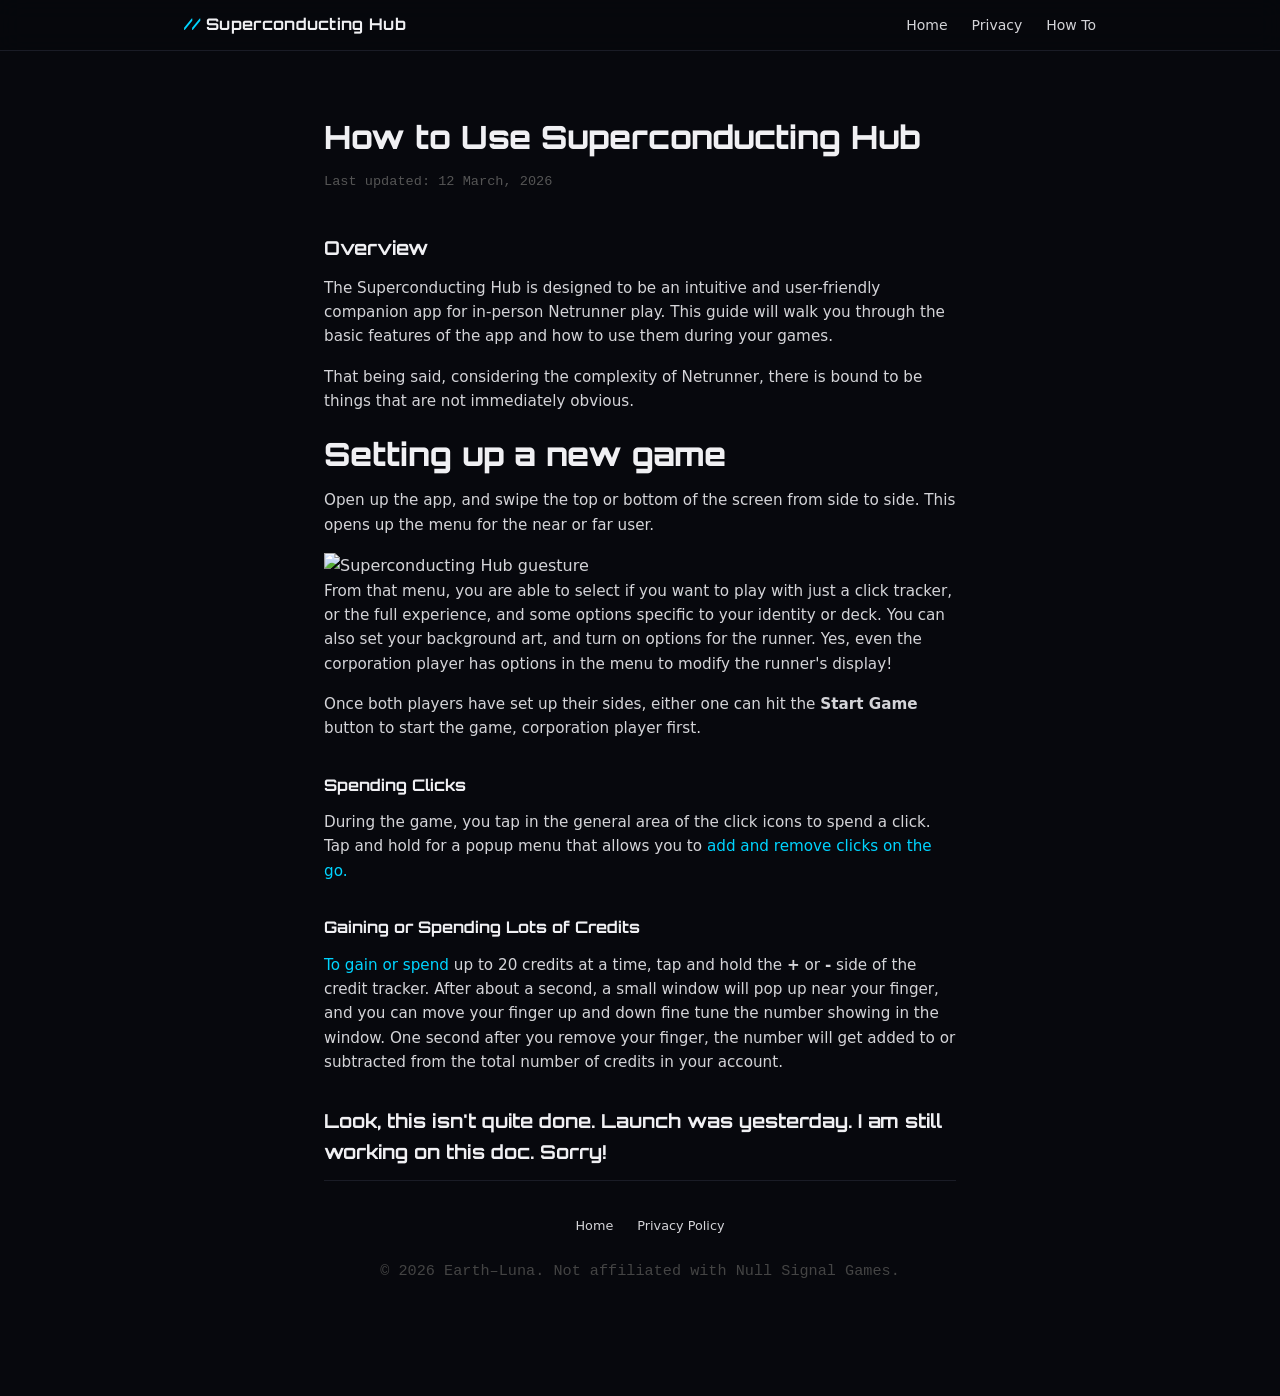
==== howto.html @ c514be65 "We are live! Added the url, and started on the how to doc." ====
<!doctype html>
<html lang="en">
  <head>
    <meta charset="utf-8" />
    <meta name="viewport" content="width=device-width, initial-scale=1" />
    <title>Superconducting Hub -  How to use</title>
    <meta
      name="description"
      content="How to use Superconducting Hub."
    />
    <link rel="stylesheet" href="style.css" />
  </head>
  <body>
    <div class="grid-bg" aria-hidden="true"></div>

    <!-- ── Nav ──────────────────────────────────────── -->
    <nav class="site-nav">
      <div class="nav-inner">
        <a href="/" class="nav-brand"><span>//</span> Superconducting Hub</a>
        <ul class="nav-links">
          <li><a href="/">Home</a></li>
          <li><a href="privacy.html">Privacy</a></li>
          <li><a href="howto.html">How To</a></li>
        </ul>
      </div>
    </nav>

    <main class="legal"> <!--reusing legal due to laziness -->
      <h1>How to Use Superconducting Hub</h1>
      <p class="last-updated">Last updated: 12 March, 2026</p>

      <h2>Overview</h2>
      <p>
        The Superconducting Hub is designed to be an intuitive and user-friendly companion app for in-person Netrunner play. This guide will walk you through the basic features of the app and how to use them during your games.
      </p>
      <p>
        That being said, considering the complexity of Netrunner, there is bound to be things that are not immediately obvious.
      </p>

      <h1>Setting up a new game</h1>
      <p>
        Open up the app, and swipe the top or bottom of the screen from side to side. This opens up the menu for the near or far user.
      </p>
        <img 
          class="howto"
          src="./howto1.png"
          alt="Superconducting Hub guesture"
          </img>
      <p>
        From that menu, you are able to select if you want to play with just a click tracker, or the full experience, and some options specific to your identity or deck. You can also set your background art, and turn on options for the runner. Yes, even the corporation player has options in the menu to modify the runner's display!
      </p>
      <p>
        Once both players have set up their sides, either one can hit the <strong>Start Game</strong> button to start the game, corporation player first.
      </p>
      <h3>Spending Clicks</h3>
      <p>
        During the game, you tap in the general area of the click icons to spend a click. Tap and hold for a popup menu that allows you to <a href="https://netrunnerdb.com/en/card/33003" target="_blank"> add and remove clicks on the go.</a>
      </p>
      <h3>Gaining or Spending Lots of Credits</h3>
      <p>
        <a href="https://netrunnerdb.com/en/card/35065">To gain or spend</a> up to 20 credits at a time, tap and hold the <strong>+</strong> or <strong>-</strong> side of the credit tracker. After about a second, a small window will pop up near your finger, and you can move your finger up and down fine tune the number showing in the window. One second after you remove your finger, the number will get added to or subtracted from the total number of credits in your account.
      </p>

      <h2>Look, this isn't quite done. Launch was yesterday. I am still working on this doc. Sorry!</h2>

    <!-- ── Footer ───────────────────────────────────── -->
    <footer class="site-footer">
      <div class="footer-inner">
        <ul class="footer-links">
          <li><a href="/">Home</a></li>
          <li><a href="privacy.html">Privacy Policy</a></li>
        </ul>
        <p class="footer-credit">
          &copy; 2026 Earth&ndash;Luna. Not affiliated with Null Signal Games.
        </p>
      </div>
    </footer>
  </body>
</html>
---- style.css ----
@import url("https://fonts.googleapis.com/css2?family=Orbitron:wght@400;500;600;700;800;900&display=swap");

/* ── Reset & Base ─────────────────────────────────────── */
*,
*::before,
*::after {
  margin: 0;
  padding: 0;
  box-sizing: border-box;
}

:root {
  --bg: #07080d;
  --bg-card: #0e1018;
  --bg-nav: rgba(7, 8, 13, 0.85);
  --text: #d4d4d8;
  --text-bright: #f0f0f3;
  --accent: #00d4ff;
  --accent-dim: #007a94;
  --accent-glow: rgba(0, 212, 255, 0.15);
  --accent-warm: #ff6b4a;
  --border: #1a1c26;
  --font: "Helvetica Neue", "Segoe UI", system-ui, -apple-system, sans-serif;
  --font-title: "Orbitron", var(--font);
  --font-mono: "SF Mono", "Fira Code", "Consolas", monospace;
}

html {
  scroll-behavior: smooth;
}

body {
  font-family: var(--font);
  background: var(--bg);
  color: var(--text);
  line-height: 1.6;
  -webkit-font-smoothing: antialiased;
}

a {
  color: var(--accent);
  text-decoration: none;
  transition: color 0.2s;
}

a:hover {
  color: var(--text-bright);
}

img {
  max-width: 100%;
  display: block;
}

/* ── Nav ──────────────────────────────────────────────── */
.site-nav {
  position: fixed;
  top: 0;
  left: 0;
  right: 0;
  z-index: 100;
  backdrop-filter: blur(12px);
  -webkit-backdrop-filter: blur(12px);
  background: var(--bg-nav);
  border-bottom: 1px solid var(--border);
}

.nav-inner {
  max-width: 960px;
  margin: 0 auto;
  padding: 0.75rem 1.5rem;
  display: flex;
  align-items: center;
  justify-content: space-between;
}

.nav-brand {
  font-family: var(--font-title);
  font-size: 1rem;
  font-weight: 700;
  color: var(--text-bright);
  letter-spacing: 0.02em;
}

.nav-brand span {
  color: var(--accent);
}

.nav-links {
  display: flex;
  gap: 1.5rem;
  list-style: none;
}

.nav-links a {
  color: var(--text);
  font-size: 0.875rem;
  font-weight: 500;
}

.nav-links a:hover {
  color: var(--accent);
}

/* ── Fixed Splash Background ──────────────────────────── */
.splash-bg {
  position: fixed;
  inset: 0;
  z-index: -2;
  background-size: cover;
  background-position: center;
  background-repeat: no-repeat;
}

/* Scrim over the splash so text is readable */
.splash-bg::after {
  content: "";
  position: absolute;
  inset: 0;
  background: rgba(7, 8, 13, 0.5);
}

/* ── Hero ─────────────────────────────────────────────── */
.hero {
  min-height: 100vh;
  display: flex;
  flex-direction: column;
  align-items: center;
  justify-content: center;
  text-align: center;
  padding: 6rem 1.5rem 4rem;
  position: relative;
}

.hero-icon {
  width: 96px;
  height: 96px;
  border-radius: 22px;
  margin-bottom: 2rem;
  box-shadow: 0 0 40px var(--accent-glow);
}

.hero h1 {
  font-family: var(--font-title);
  font-size: clamp(2rem, 5vw, 3.5rem);
  font-weight: 800;
  color: var(--text-bright);
  line-height: 1.15;
  margin-bottom: 1rem;
}

.hero h1 .accent {
  color: var(--accent);
}

.hero .tagline {
  font-size: clamp(1rem, 2.5vw, 1.25rem);
  color: var(--text);
  max-width: 540px;
  margin-bottom: 2.5rem;
}

.cta-row {
  display: flex;
  gap: 1rem;
  flex-wrap: wrap;
  justify-content: center;
}

.btn {
  display: inline-flex;
  align-items: center;
  gap: 0.5rem;
  padding: 0.75rem 1.75rem;
  border-radius: 8px;
  font-size: 0.95rem;
  font-weight: 600;
  transition: all 0.2s;
  border: none;
  cursor: pointer;
}

.btn-primary {
  background: var(--accent);
  color: var(--bg);
}

.btn-primary:hover {
  background: #33dfff;
  color: var(--bg);
  box-shadow: 0 0 20px var(--accent-glow);
}

.btn-secondary {
  background: transparent;
  color: var(--text-bright);
  border: 1px solid var(--border);
}

.btn-secondary:hover {
  border-color: var(--accent-dim);
  color: var(--accent);
}

.kofi-prompt {
  margin-top: 1rem;
  margin-bottom: 0.5rem;
  font-size: 0.95rem;
  color: var(--text);
}

/* ── Content below hero: opaque so it covers the splash ─ */
.content-body {
  position: relative;
  background: var(--bg);
}

/* ── Screenshot ───────────────────────────────────────── */
.screenshot-section {
  padding: 2rem 1.5rem 4rem;
  text-align: center;
}

.screenshot-frame {
  max-width: 320px;
  margin: 0 auto;
  border-radius: 24px;
  overflow: hidden;
  box-shadow: 0 20px 60px rgba(0, 0, 0, 0.5), 0 0 40px var(--accent-glow);
  border: 1px solid var(--border);
}

.screenshot-carousel {
  display: grid;
  background: var(--bg-card);
}

.carousel-img {
  grid-area: 1 / 1;
  width: 100%;
  display: block;
  opacity: 0;
  transition: opacity 0.8s ease;
}

.carousel-img.active {
  opacity: 1;
}

/* ── Features ─────────────────────────────────────────── */
.features {
  padding: 4rem 1.5rem;
  max-width: 960px;
  margin: 0 auto;
}

.features h2 {
  font-family: var(--font-title);
  text-align: center;
  font-size: 1.75rem;
  font-weight: 700;
  color: var(--text-bright);
  margin-bottom: 3rem;
}

.feature-grid {
  display: grid;
  grid-template-columns: repeat(auto-fit, minmax(260px, 1fr));
  gap: 1.5rem;
}

.feature-card {
  background: var(--bg-card);
  border: 1px solid var(--border);
  border-radius: 12px;
  padding: 1.75rem;
  transition: border-color 0.2s;
}

.feature-card:hover {
  border-color: var(--accent-dim);
}

.feature-icon {
  font-size: 1.75rem;
  margin-bottom: 0.75rem;
}

.feature-card h3 {
  font-family: var(--font-title);
  font-size: 1.05rem;
  font-weight: 600;
  color: var(--text-bright);
  margin-bottom: 0.5rem;
}

.feature-card p {
  font-size: 0.9rem;
  color: var(--text);
  line-height: 1.55;
}

/* ── About / CTA Section ─────────────────────────────── */
.about {
  padding: 4rem 1.5rem;
  max-width: 640px;
  margin: 0 auto;
  text-align: center;
}

.about h2 {
  font-family: var(--font-title);
  font-size: 1.75rem;
  font-weight: 700;
  color: var(--text-bright);
  margin-bottom: 1rem;
}

.about p {
  font-size: 1rem;
  margin-bottom: 1.5rem;
}

/* ── Footer ───────────────────────────────────────────── */
.site-footer {
  border-top: 1px solid var(--border);
  padding: 2rem 1.5rem;
  text-align: center;
  font-size: 0.8rem;
  color: #555;
}

.footer-inner {
  max-width: 960px;
  margin: 0 auto;
}

.footer-links {
  display: flex;
  gap: 1.5rem;
  justify-content: center;
  margin-bottom: 0.75rem;
  list-style: none;
}

.footer-links a {
  color: var(--text);
  font-size: 0.8rem;
}

.footer-links a:hover {
  color: var(--accent);
}

.footer-credit {
  color: #444;
  font-family: var(--font-mono);
  font-size: 0.7rem;
}


/* ── Privacy / Legal Page ─────────────────────────────── */
.legal {
  max-width: 680px;
  margin: 0 auto;
  padding: 7rem 1.5rem 4rem;
}

.legal h1 {
  font-family: var(--font-title);
  font-size: 2rem;
  font-weight: 800;
  color: var(--text-bright);
  margin-bottom: 0.5rem;
}

.legal .last-updated {
  font-size: 0.85rem;
  color: #555;
  margin-bottom: 2.5rem;
  font-family: var(--font-mono);
}

.legal h2 {
  font-family: var(--font-title);
  font-size: 1.2rem;
  font-weight: 700;
  color: var(--text-bright);
  margin-top: 2rem;
  margin-bottom: 0.75rem;
}

.legal h3 {
  font-family: var(--font-title);
  font-size: 1.0rem;
  font-weight: 700;
  color: var(--text-bright);
  margin-top: 2rem;
  margin-bottom: 0.75rem;
}

.legal p,
.legal ul {
  font-size: 0.95rem;
  margin-bottom: 1rem;
}

.legal ul {
  padding-left: 1.25rem;
}

.legal li {
  margin-bottom: 0.4rem;
}

/* ── Responsive ───────────────────────────────────────── */
@media (max-width: 600px) {
  .nav-inner {
    padding: 0.6rem 1rem;
  }

  .hero {
    padding: 5rem 1rem 3rem;
  }

  .features {
    padding: 3rem 1rem;
  }

  .feature-grid {
    grid-template-columns: 1fr;
  }

  .legal {
    padding: 5.5rem 1rem 3rem;
  }
}
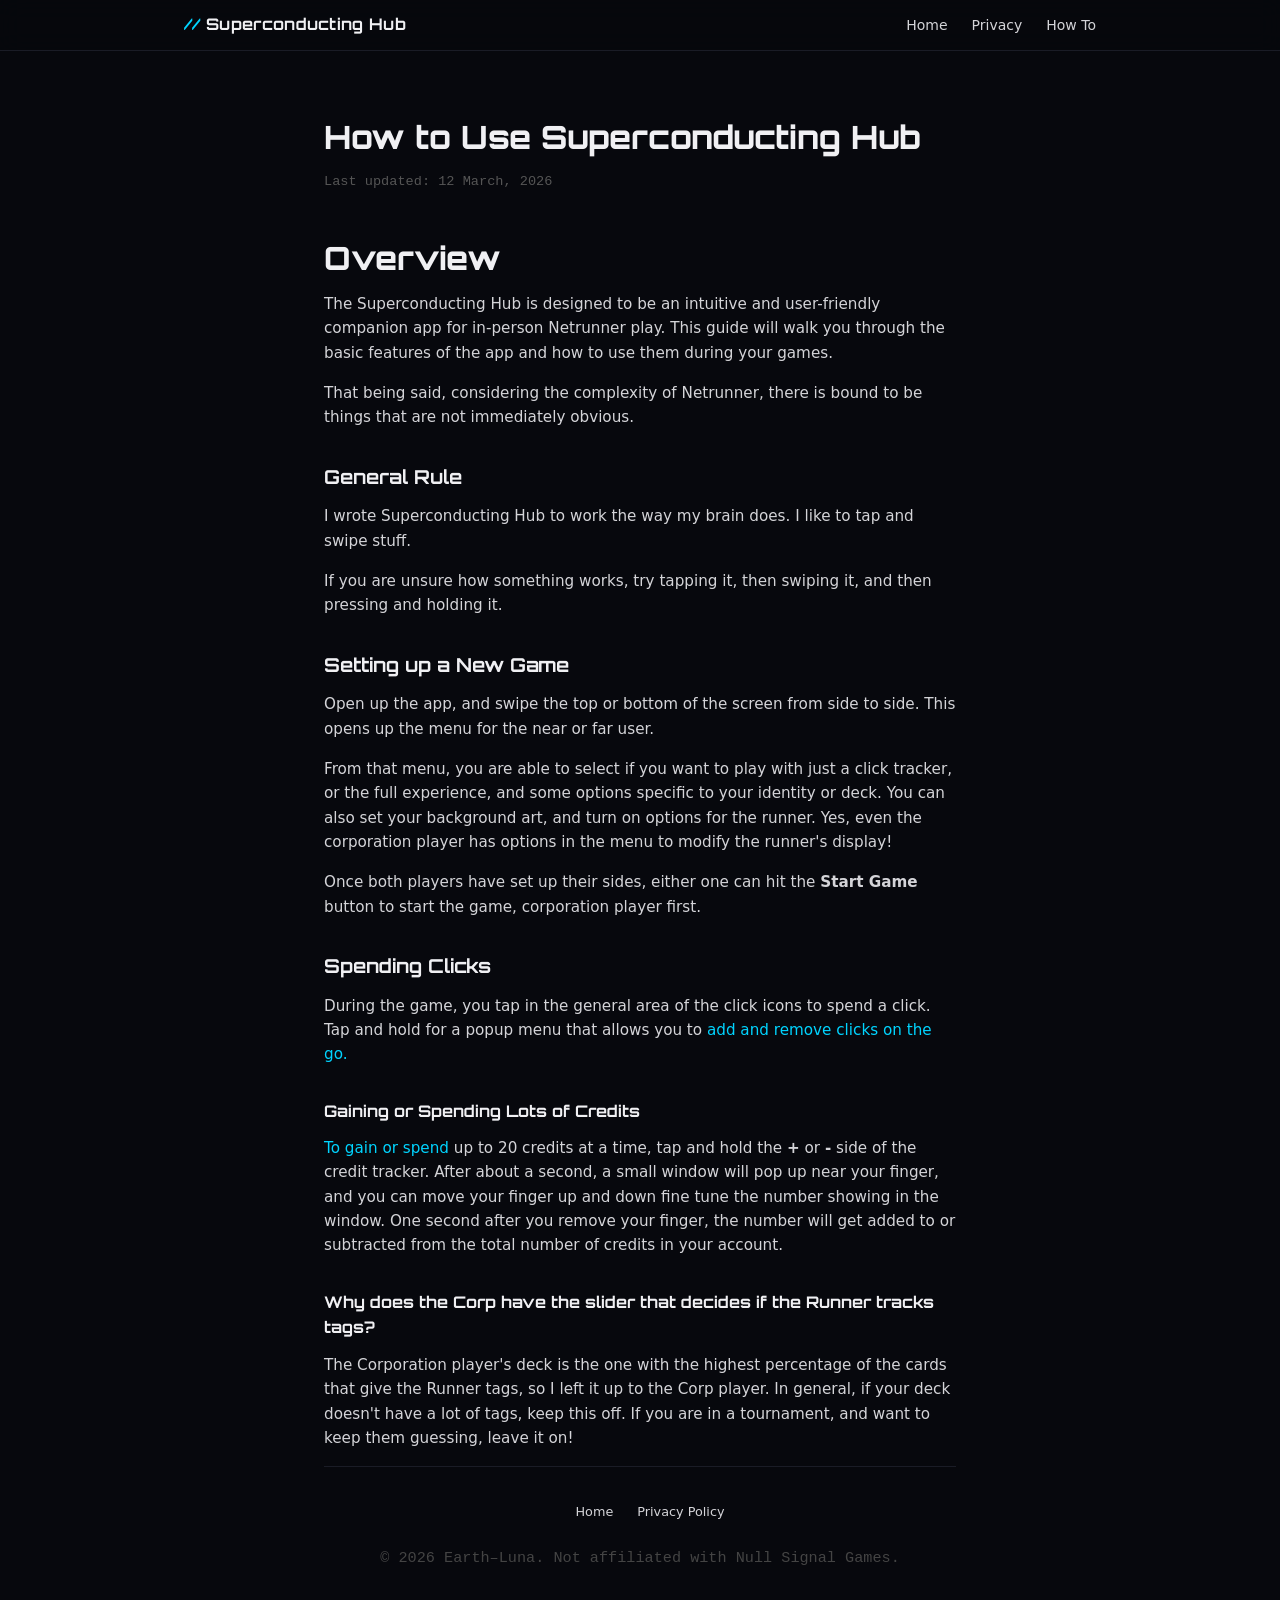
==== commit ac356afe: "Somehow, I got the app store link wrong. Seriously..." ====
--- a/howto.html
+++ b/howto.html
@@ -29,7 +29,7 @@
       <h1>How to Use Superconducting Hub</h1>
       <p class="last-updated">Last updated: 12 March, 2026</p>
 
-      <h2>Overview</h2>
+      <h1>Overview</h1>
       <p>
         The Superconducting Hub is designed to be an intuitive and user-friendly companion app for in-person Netrunner play. This guide will walk you through the basic features of the app and how to use them during your games.
       </p>
@@ -37,22 +37,28 @@
         That being said, considering the complexity of Netrunner, there is bound to be things that are not immediately obvious.
       </p>
 
-      <h1>Setting up a new game</h1>
+      <h2>General Rule</h2>
+        <p>I wrote Superconducting Hub to work the way my brain does. I like to tap and swipe stuff. </p>
+        <p>If you are unsure how something works, try tapping it, then swiping it, and then pressing and holding it.</p>
+      
+          <h2>Setting up a New Game</h2>
       <p>
         Open up the app, and swipe the top or bottom of the screen from side to side. This opens up the menu for the near or far user.
       </p>
-        <img 
+      <!-- hidden until I get images. 
+      <img 
           class="howto"
           src="./howto1.png"
           alt="Superconducting Hub guesture"
           </img>
+          -->  
       <p>
         From that menu, you are able to select if you want to play with just a click tracker, or the full experience, and some options specific to your identity or deck. You can also set your background art, and turn on options for the runner. Yes, even the corporation player has options in the menu to modify the runner's display!
       </p>
       <p>
         Once both players have set up their sides, either one can hit the <strong>Start Game</strong> button to start the game, corporation player first.
       </p>
-      <h3>Spending Clicks</h3>
+      <h2>Spending Clicks</h2>
       <p>
         During the game, you tap in the general area of the click icons to spend a click. Tap and hold for a popup menu that allows you to <a href="https://netrunnerdb.com/en/card/33003" target="_blank"> add and remove clicks on the go.</a>
       </p>
@@ -60,8 +66,9 @@
       <p>
         <a href="https://netrunnerdb.com/en/card/35065">To gain or spend</a> up to 20 credits at a time, tap and hold the <strong>+</strong> or <strong>-</strong> side of the credit tracker. After about a second, a small window will pop up near your finger, and you can move your finger up and down fine tune the number showing in the window. One second after you remove your finger, the number will get added to or subtracted from the total number of credits in your account.
       </p>
+      <h3>Why does the Corp have the slider that decides if the Runner tracks tags?</h3>
+      <p>The Corporation player's deck is the one with the highest percentage of the cards that give the Runner tags, so I left it up to the Corp player. In general, if your deck doesn't have a lot of tags, keep this off. If you are in a tournament, and want to keep them guessing, leave it on!</p>
 
-      <h2>Look, this isn't quite done. Launch was yesterday. I am still working on this doc. Sorry!</h2>
 
     <!-- ── Footer ───────────────────────────────────── -->
     <footer class="site-footer">
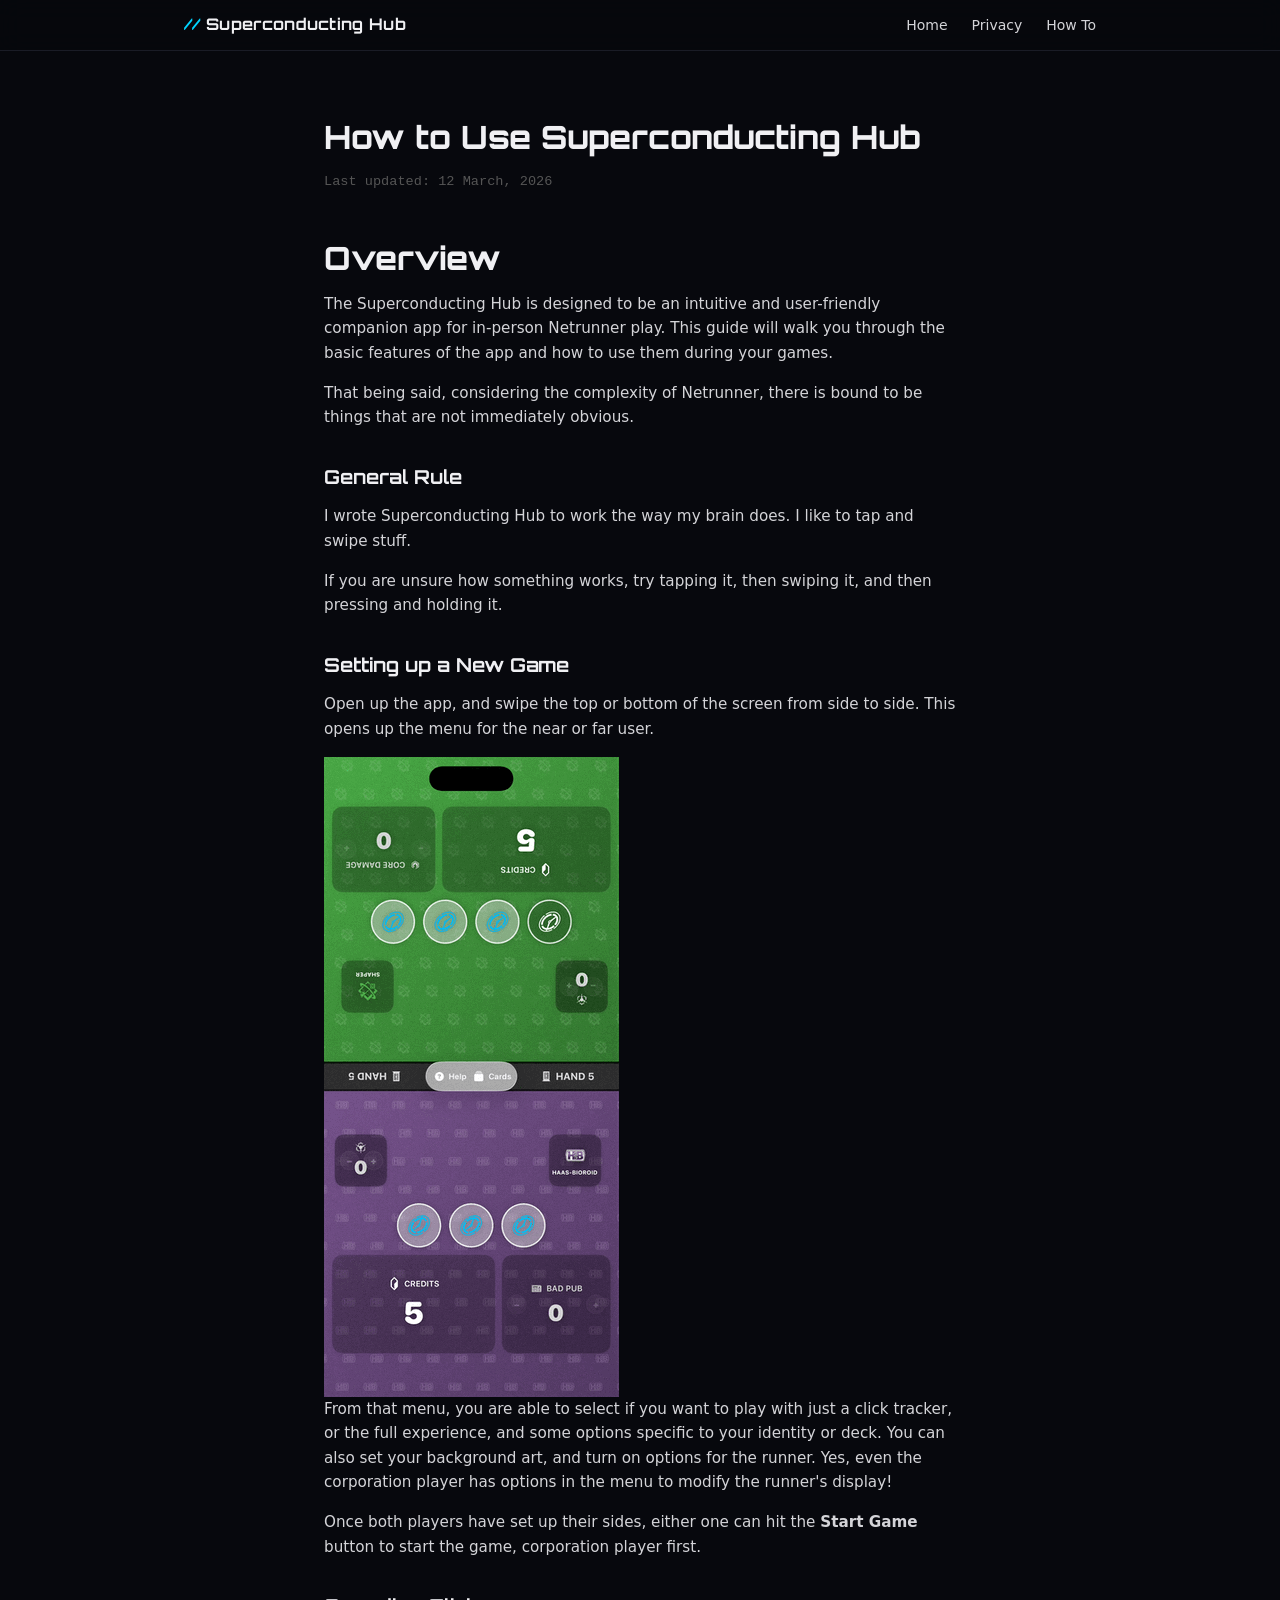
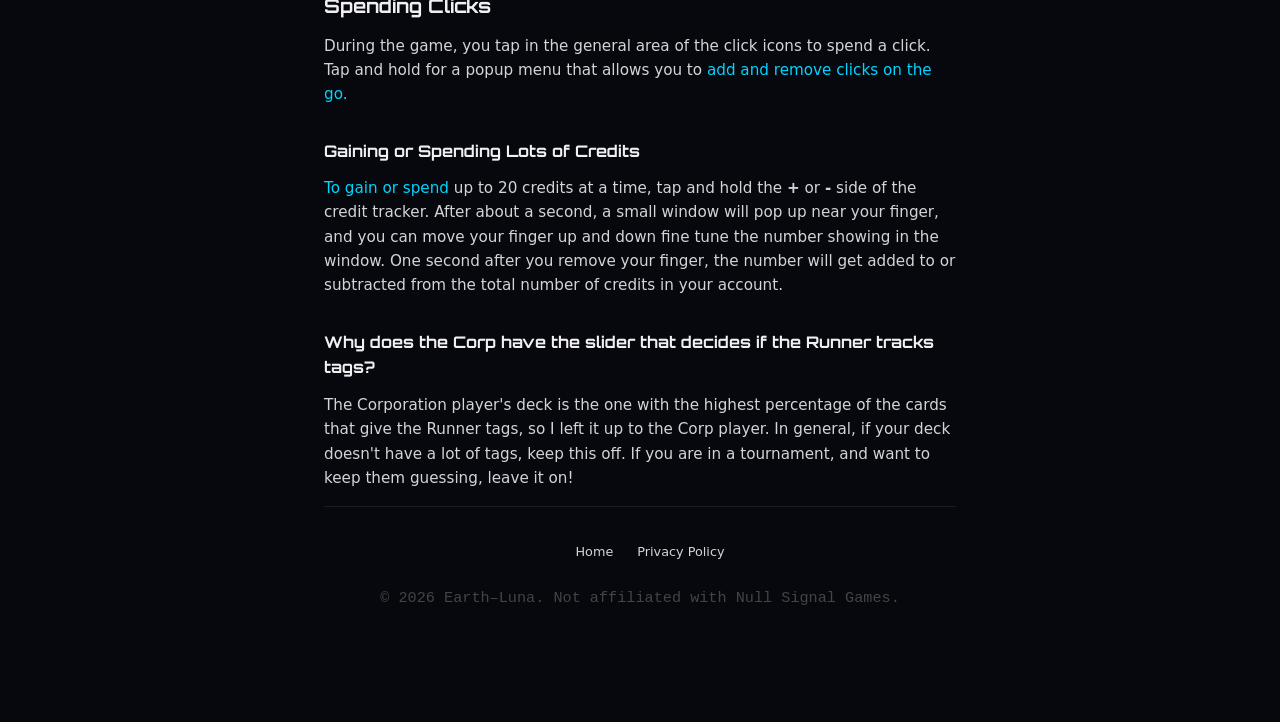
==== commit a929667b: "Fixing tiles" ====
--- a/howto.html
+++ b/howto.html
@@ -45,13 +45,13 @@
       <p>
         Open up the app, and swipe the top or bottom of the screen from side to side. This opens up the menu for the near or far user.
       </p>
-      <!-- hidden until I get images. 
+
       <img 
           class="howto"
-          src="./howto1.png"
+          src="./menuopen.gif"
           alt="Superconducting Hub guesture"
           </img>
-          -->  
+
       <p>
         From that menu, you are able to select if you want to play with just a click tracker, or the full experience, and some options specific to your identity or deck. You can also set your background art, and turn on options for the runner. Yes, even the corporation player has options in the menu to modify the runner's display!
       </p>
--- a/style.css
+++ b/style.css
@@ -428,7 +428,7 @@
   }
 
   .feature-grid {
-    grid-template-columns: 1fr;
+    grid-template-columns: auto;
   }
 
   .legal {
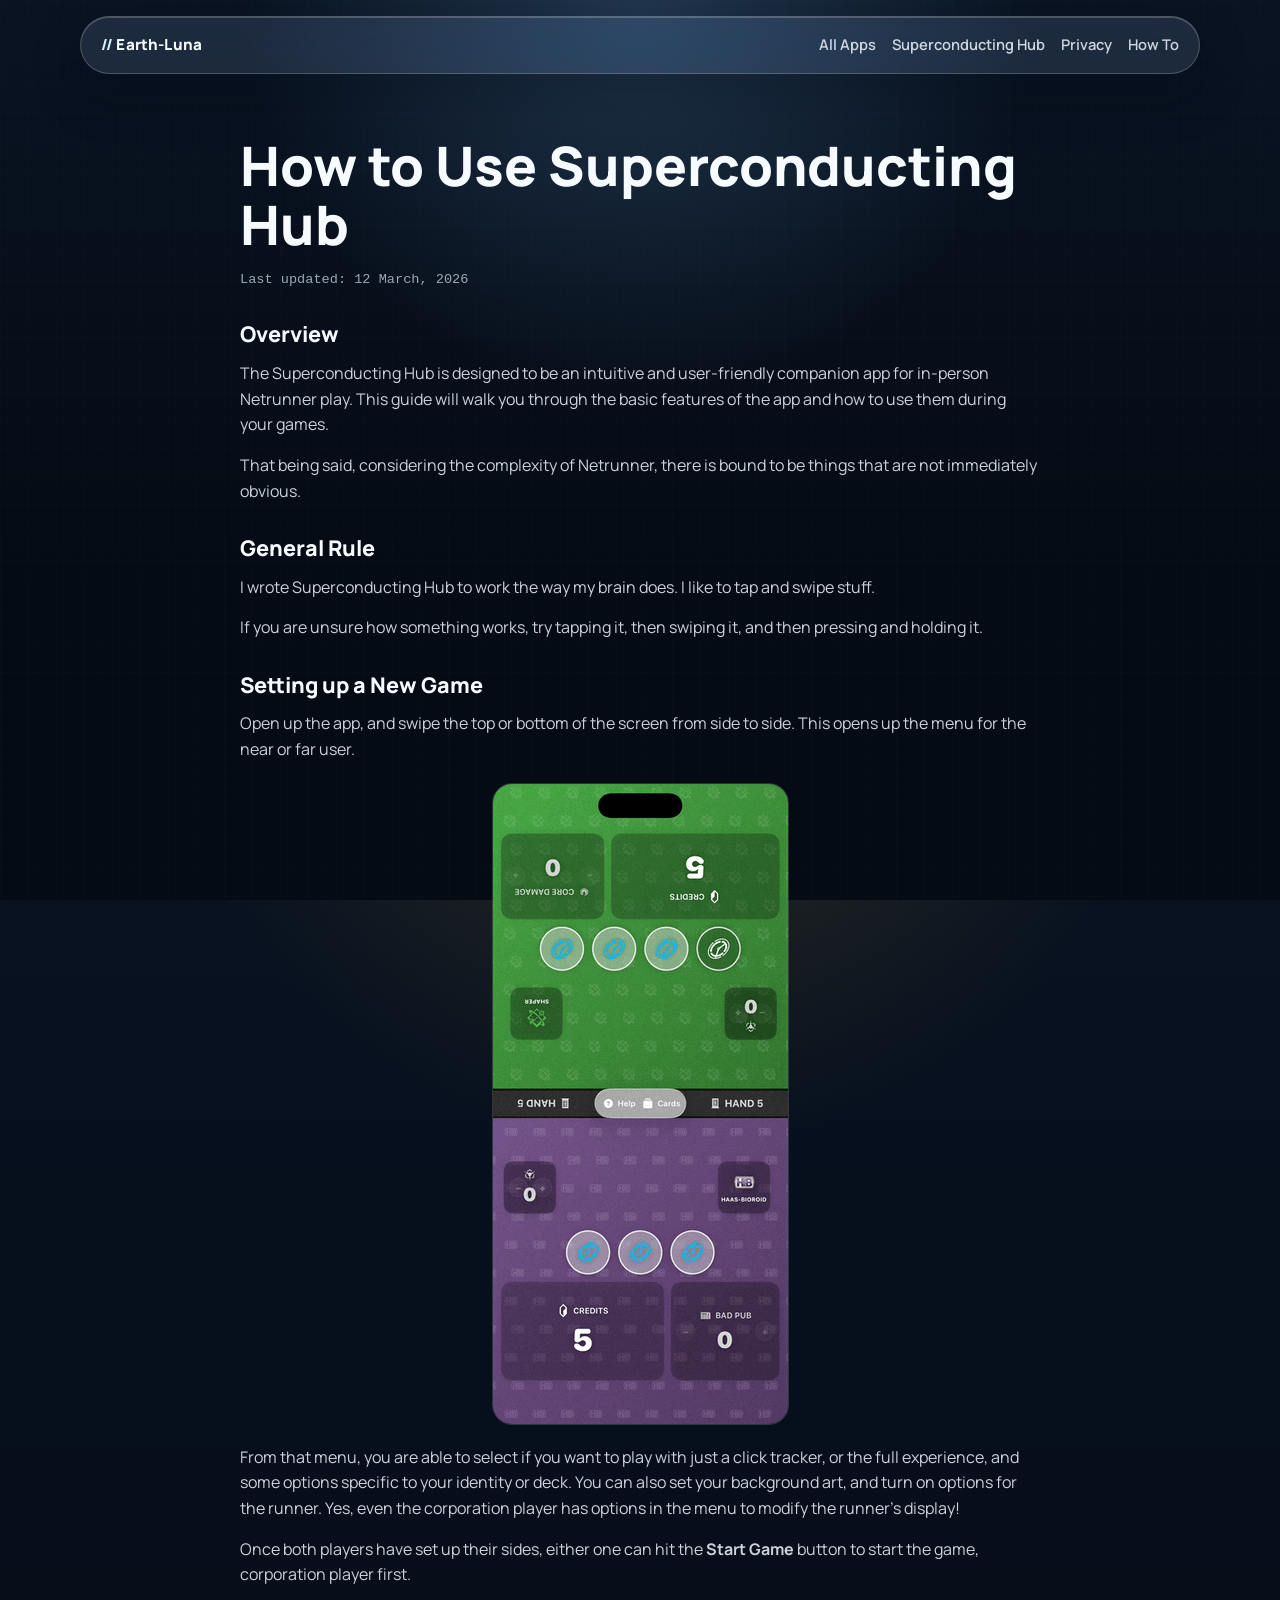
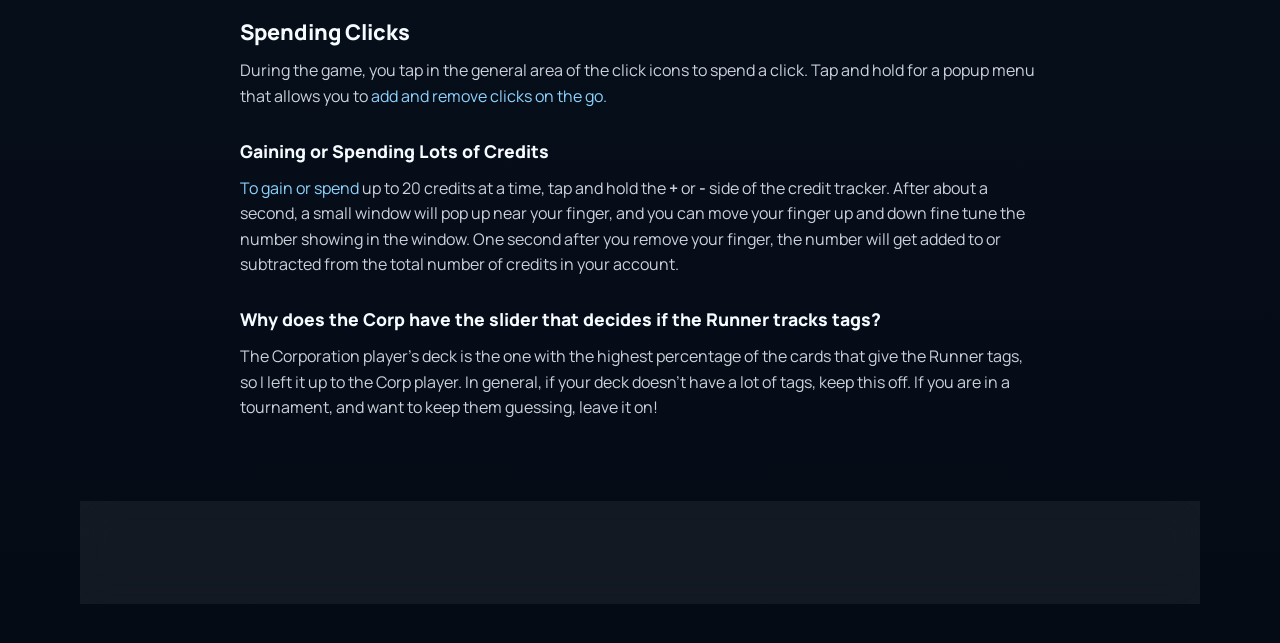
==== commit c154707c: "Adding pages for the various apps, fixing typos and oddities." ====
--- a/howto.html
+++ b/howto.html
@@ -3,7 +3,7 @@
   <head>
     <meta charset="utf-8" />
     <meta name="viewport" content="width=device-width, initial-scale=1" />
-    <title>Superconducting Hub -  How to use</title>
+    <title>How To Use Superconducting Hub | Earth-Luna</title>
     <meta
       name="description"
       content="How to use Superconducting Hub."
@@ -16,20 +16,21 @@
     <!-- ── Nav ──────────────────────────────────────── -->
     <nav class="site-nav">
       <div class="nav-inner">
-        <a href="/" class="nav-brand"><span>//</span> Superconducting Hub</a>
+        <a href="/" class="nav-brand"><span>//</span> Earth-Luna</a>
         <ul class="nav-links">
-          <li><a href="/">Home</a></li>
+          <li><a href="/">All Apps</a></li>
+          <li><a href="apps/superconducting-hub.html">Superconducting Hub</a></li>
           <li><a href="privacy.html">Privacy</a></li>
           <li><a href="howto.html">How To</a></li>
         </ul>
       </div>
     </nav>
 
-    <main class="legal"> <!--reusing legal due to laziness -->
+    <main class="legal">
       <h1>How to Use Superconducting Hub</h1>
       <p class="last-updated">Last updated: 12 March, 2026</p>
 
-      <h1>Overview</h1>
+      <h2>Overview</h2>
       <p>
         The Superconducting Hub is designed to be an intuitive and user-friendly companion app for in-person Netrunner play. This guide will walk you through the basic features of the app and how to use them during your games.
       </p>
@@ -46,11 +47,11 @@
         Open up the app, and swipe the top or bottom of the screen from side to side. This opens up the menu for the near or far user.
       </p>
 
-      <img 
-          class="howto"
-          src="./menuopen.gif"
-          alt="Superconducting Hub guesture"
-          </img>
+      <img
+        class="howto"
+        src="./menuopen.gif"
+        alt="Superconducting Hub gesture"
+      />
 
       <p>
         From that menu, you are able to select if you want to play with just a click tracker, or the full experience, and some options specific to your identity or deck. You can also set your background art, and turn on options for the runner. Yes, even the corporation player has options in the menu to modify the runner's display!
@@ -68,13 +69,15 @@
       </p>
       <h3>Why does the Corp have the slider that decides if the Runner tracks tags?</h3>
       <p>The Corporation player's deck is the one with the highest percentage of the cards that give the Runner tags, so I left it up to the Corp player. In general, if your deck doesn't have a lot of tags, keep this off. If you are in a tournament, and want to keep them guessing, leave it on!</p>
+    </main>
 
 
     <!-- ── Footer ───────────────────────────────────── -->
     <footer class="site-footer">
       <div class="footer-inner">
         <ul class="footer-links">
-          <li><a href="/">Home</a></li>
+          <li><a href="/">All Apps</a></li>
+          <li><a href="apps/superconducting-hub.html">Superconducting Hub</a></li>
           <li><a href="privacy.html">Privacy Policy</a></li>
         </ul>
         <p class="footer-credit">
--- a/style.css
+++ b/style.css
@@ -1,28 +1,67 @@
-@import url("https://fonts.googleapis.com/css2?family=Orbitron:wght@400;500;600;700;800;900&display=swap");
-
-/* ── Reset & Base ─────────────────────────────────────── */
+@import url("https://fonts.googleapis.com/css2?family=Manrope:wght@400;500;600;700;800&display=swap");
+
 *,
 *::before,
 *::after {
+  box-sizing: border-box;
   margin: 0;
   padding: 0;
-  box-sizing: border-box;
 }
 
 :root {
-  --bg: #07080d;
-  --bg-card: #0e1018;
-  --bg-nav: rgba(7, 8, 13, 0.85);
-  --text: #d4d4d8;
-  --text-bright: #f0f0f3;
-  --accent: #00d4ff;
-  --accent-dim: #007a94;
-  --accent-glow: rgba(0, 212, 255, 0.15);
-  --accent-warm: #ff6b4a;
-  --border: #1a1c26;
-  --font: "Helvetica Neue", "Segoe UI", system-ui, -apple-system, sans-serif;
-  --font-title: "Orbitron", var(--font);
-  --font-mono: "SF Mono", "Fira Code", "Consolas", monospace;
+  --bg: #07111e;
+  --bg-strong: rgba(8, 17, 31, 0.88);
+  --panel: rgba(236, 244, 255, 0.12);
+  --panel-strong: rgba(236, 244, 255, 0.18);
+  --panel-border: rgba(255, 255, 255, 0.22);
+  --panel-shadow: rgba(5, 12, 24, 0.4);
+  --text: rgba(236, 242, 250, 0.86);
+  --text-bright: #f6fbff;
+  --text-muted: rgba(214, 226, 239, 0.72);
+  --accent: #8dd3ff;
+  --accent-strong: #d9f3ff;
+  --accent-deep: #57a7df;
+  --warm: #ffd4a6;
+  --mesh-stone: #9c9aa8;
+  --mesh-amber: #ffa700;
+  --mesh-ivory: #fefef9;
+  --mesh-gold: #ecb939;
+  --mesh-chartreuse: #c4b92a;
+  --mesh-orange: #f1b043;
+  --mesh-seafoam: #95c2c1;
+  --mesh-cloud: #d8d8d8;
+  --mesh-olive: #b4af6d;
+  --artifice-steel: #4c5256;
+  --artifice-cyan: #76d0e5;
+  --artifice-deep: #1e4450;
+  --artifice-slate: #303436;
+  --page-bg-1: rgba(255, 167, 0, 0.26);
+  --page-bg-2: rgba(149, 194, 193, 0.24);
+  --page-bg-3: rgba(236, 185, 57, 0.18);
+  --field-1: rgba(255, 167, 0, 0.24);
+  --field-2: rgba(149, 194, 193, 0.24);
+  --field-3: rgba(118, 208, 229, 0.22);
+  --mesh-1: rgba(156, 154, 168, 0.72);
+  --mesh-2: rgba(255, 167, 0, 0.82);
+  --mesh-3: rgba(254, 254, 249, 0.52);
+  --mesh-4: rgba(236, 185, 57, 0.44);
+  --mesh-5: rgba(196, 185, 42, 0.48);
+  --mesh-6: rgba(241, 176, 67, 0.5);
+  --mesh-7: rgba(149, 194, 193, 0.46);
+  --mesh-8: rgba(76, 82, 86, 0.36);
+  --mesh-9: rgba(118, 208, 229, 0.5);
+  --orb-1: rgba(255, 167, 0, 0.96);
+  --orb-2: rgba(149, 194, 193, 0.92);
+  --orb-3: rgba(236, 185, 57, 0.72);
+  --orb-4: rgba(196, 185, 42, 0.66);
+  --orb-5: rgba(118, 208, 229, 0.84);
+  --orb-6: rgba(48, 52, 54, 0.7);
+  --glass-blur: 28px;
+  --radius-shell: 30px;
+  --radius-card: 24px;
+  --width: 1120px;
+  --font: "Manrope", "SF Pro Display", "SF Pro Text", -apple-system, BlinkMacSystemFont, sans-serif;
+  --font-mono: "SF Mono", "SFMono-Regular", "Consolas", monospace;
 }
 
 html {
@@ -30,17 +69,34 @@
 }
 
 body {
+  min-height: 100vh;
   font-family: var(--font);
-  background: var(--bg);
+  background:
+    radial-gradient(circle at 10% 8%, var(--page-bg-1), transparent 24%),
+    radial-gradient(circle at 82% 12%, var(--page-bg-2), transparent 26%),
+    radial-gradient(circle at 52% 28%, var(--page-bg-3), transparent 30%),
+    linear-gradient(180deg, #0c1729 0%, #07111f 44%, #050b15 100%);
   color: var(--text);
   line-height: 1.6;
   -webkit-font-smoothing: antialiased;
 }
 
+body::before {
+  content: "";
+  position: fixed;
+  inset: 0;
+  pointer-events: none;
+  background:
+    linear-gradient(rgba(255, 255, 255, 0.04) 1px, transparent 1px),
+    linear-gradient(90deg, rgba(255, 255, 255, 0.04) 1px, transparent 1px);
+  background-size: 32px 32px;
+  mask-image: linear-gradient(180deg, rgba(0, 0, 0, 0.18), rgba(0, 0, 0, 0.8));
+  opacity: 0.35;
+}
+
 a {
   color: var(--accent);
   text-decoration: none;
-  transition: color 0.2s;
 }
 
 a:hover {
@@ -48,197 +104,568 @@
 }
 
 img {
+  display: block;
   max-width: 100%;
-  display: block;
-}
-
-/* ── Nav ──────────────────────────────────────────────── */
+}
+
+main {
+  position: relative;
+  z-index: 1;
+}
+
+.aurora-bg,
+.grid-bg,
+.splash-bg {
+  position: fixed;
+  inset: 0;
+  z-index: -2;
+}
+
+.aurora-bg {
+  overflow: hidden;
+  background:
+    radial-gradient(circle at 18% 16%, var(--field-1), transparent 22%),
+    radial-gradient(circle at 76% 18%, var(--field-2), transparent 24%),
+    radial-gradient(circle at 84% 86%, var(--field-3), transparent 24%);
+}
+
+.aurora-bg::before {
+  content: "";
+  position: absolute;
+  inset: -10%;
+  background:
+    radial-gradient(circle at 0% 0%, var(--mesh-1), transparent 28%),
+    radial-gradient(circle at 50% 0%, var(--mesh-2), transparent 25%),
+    radial-gradient(circle at 100% 0%, var(--mesh-3), transparent 24%),
+    radial-gradient(circle at 0% 50%, var(--mesh-4), transparent 24%),
+    radial-gradient(circle at 50% 50%, var(--mesh-5), transparent 26%),
+    radial-gradient(circle at 100% 50%, var(--mesh-6), transparent 24%),
+    radial-gradient(circle at 0% 100%, var(--mesh-7), transparent 24%),
+    radial-gradient(circle at 50% 100%, var(--mesh-8), transparent 24%),
+    radial-gradient(circle at 100% 100%, var(--mesh-9), transparent 24%);
+  filter: blur(68px) saturate(145%);
+  opacity: 0.78;
+}
+
+.aurora-orb {
+  position: absolute;
+  border-radius: 999px;
+  filter: blur(44px);
+  opacity: 0.88;
+}
+
+.aurora-orb-one {
+  width: 30rem;
+  height: 30rem;
+  top: -6rem;
+  left: -4rem;
+  background: radial-gradient(circle, var(--orb-1), rgba(255, 167, 0, 0));
+}
+
+.aurora-orb-two {
+  width: 28rem;
+  height: 28rem;
+  top: 8rem;
+  right: -6rem;
+  background: radial-gradient(circle, var(--orb-2), rgba(149, 194, 193, 0));
+}
+
+.aurora-orb-three {
+  width: 24rem;
+  height: 24rem;
+  bottom: 4rem;
+  left: 20%;
+  background: radial-gradient(circle, var(--orb-3), rgba(236, 185, 57, 0));
+}
+
+.aurora-orb-four {
+  width: 26rem;
+  height: 26rem;
+  top: 24%;
+  left: 34%;
+  background: radial-gradient(circle, var(--orb-4), rgba(196, 185, 42, 0));
+}
+
+.aurora-orb-five {
+  width: 20rem;
+  height: 20rem;
+  bottom: 8%;
+  right: 16%;
+  background: radial-gradient(circle, var(--orb-5), rgba(118, 208, 229, 0));
+}
+
+.aurora-orb-six {
+  width: 18rem;
+  height: 18rem;
+  bottom: 2%;
+  right: 2%;
+  background: radial-gradient(circle, var(--orb-6), rgba(48, 52, 54, 0));
+}
+
+.noise-overlay {
+  position: absolute;
+  inset: 0;
+  background:
+    linear-gradient(180deg, rgba(4, 8, 16, 0.08), rgba(4, 8, 16, 0.28)),
+    radial-gradient(circle at 50% 0%, rgba(255, 255, 255, 0.1), transparent 35%);
+}
+
+.grid-bg {
+  background:
+    radial-gradient(circle at top, rgba(126, 194, 255, 0.2), transparent 36%),
+    linear-gradient(180deg, #091322, #050b14 65%);
+}
+
+.grid-bg::after {
+  content: "";
+  position: absolute;
+  inset: 0;
+  background:
+    linear-gradient(rgba(255, 255, 255, 0.04) 1px, transparent 1px),
+    linear-gradient(90deg, rgba(255, 255, 255, 0.04) 1px, transparent 1px);
+  background-size: 28px 28px;
+  opacity: 0.22;
+}
+
+.splash-bg {
+  background-position: center;
+  background-size: cover;
+  background-repeat: no-repeat;
+}
+
+.splash-bg::after {
+  content: "";
+  position: absolute;
+  inset: 0;
+  background:
+    linear-gradient(180deg, rgba(6, 11, 21, 0.32), rgba(6, 11, 21, 0.68) 40%, rgba(5, 10, 18, 0.94) 100%),
+    radial-gradient(circle at top, rgba(177, 219, 255, 0.18), transparent 32%);
+}
+
 .site-nav {
   position: fixed;
   top: 0;
   left: 0;
   right: 0;
-  z-index: 100;
-  backdrop-filter: blur(12px);
-  -webkit-backdrop-filter: blur(12px);
-  background: var(--bg-nav);
-  border-bottom: 1px solid var(--border);
+  z-index: 20;
+  padding: 1rem 1.2rem 0;
 }
 
 .nav-inner {
-  max-width: 960px;
-  margin: 0 auto;
-  padding: 0.75rem 1.5rem;
+  width: min(calc(100% - 1rem), var(--width));
+  margin: 0 auto;
   display: flex;
   align-items: center;
   justify-content: space-between;
+  gap: 1rem;
+  padding: 0.95rem 1.25rem;
+  border-radius: 999px;
+  background: rgba(225, 238, 255, 0.11);
+  border: 1px solid rgba(255, 255, 255, 0.2);
+  backdrop-filter: blur(22px) saturate(150%);
+  -webkit-backdrop-filter: blur(22px) saturate(150%);
+  box-shadow:
+    inset 0 1px 0 rgba(255, 255, 255, 0.2),
+    0 20px 50px rgba(4, 10, 20, 0.28);
 }
 
 .nav-brand {
-  font-family: var(--font-title);
-  font-size: 1rem;
-  font-weight: 700;
   color: var(--text-bright);
-  letter-spacing: 0.02em;
+  font-size: 0.95rem;
+  font-weight: 800;
+  letter-spacing: 0.01em;
 }
 
 .nav-brand span {
-  color: var(--accent);
+  color: var(--accent-strong);
 }
 
 .nav-links {
   display: flex;
-  gap: 1.5rem;
+  align-items: center;
+  gap: 1rem;
   list-style: none;
 }
 
 .nav-links a {
   color: var(--text);
-  font-size: 0.875rem;
-  font-weight: 500;
-}
-
-.nav-links a:hover {
-  color: var(--accent);
-}
-
-/* ── Fixed Splash Background ──────────────────────────── */
-.splash-bg {
-  position: fixed;
-  inset: 0;
-  z-index: -2;
-  background-size: cover;
-  background-position: center;
-  background-repeat: no-repeat;
-}
-
-/* Scrim over the splash so text is readable */
-.splash-bg::after {
+  font-size: 0.92rem;
+  font-weight: 600;
+}
+
+.hero {
+  width: min(calc(100% - 2rem), var(--width));
+  margin: 0 auto;
+  padding-top: 8.5rem;
+}
+
+.hero-home,
+.hero-app {
+  min-height: 100vh;
+  display: flex;
+  align-items: center;
+}
+
+.hero-home {
+  min-height: auto;
+  padding-bottom: 4rem;
+}
+
+.hero-home .hero-shell {
+  margin: 0 auto;
+  text-align: center;
+}
+
+.hero-home h1,
+.hero-home .hero-copy {
+  margin-left: auto;
+  margin-right: auto;
+}
+
+.hero-shell {
+  width: min(100%, 48rem);
+}
+
+.app-hero-shell {
+  width: min(100%, 54rem);
+  margin: 0 auto;
+}
+
+.app-hero-stack {
+  width: min(100%, 54rem);
+  margin: 0 auto;
+  display: grid;
+  gap: 1.25rem;
+}
+
+.glass-shell,
+.glass-card,
+.oauth-card {
+  position: relative;
+  overflow: hidden;
+  border: 1px solid var(--panel-border);
+  background: linear-gradient(180deg, rgba(244, 249, 255, 0.18), rgba(185, 208, 236, 0.1));
+  box-shadow:
+    inset 0 1px 0 rgba(255, 255, 255, 0.34),
+    0 24px 70px var(--panel-shadow);
+  backdrop-filter: blur(var(--glass-blur)) saturate(150%);
+  -webkit-backdrop-filter: blur(var(--glass-blur)) saturate(150%);
+}
+
+.glass-shell::before,
+.glass-card::before,
+.oauth-card::before {
   content: "";
   position: absolute;
   inset: 0;
-  background: rgba(7, 8, 13, 0.5);
-}
-
-/* ── Hero ─────────────────────────────────────────────── */
-.hero {
-  min-height: 100vh;
+  pointer-events: none;
+  background:
+    linear-gradient(135deg, rgba(255, 255, 255, 0.28), transparent 36%),
+    linear-gradient(320deg, rgba(255, 255, 255, 0.08), transparent 42%);
+}
+
+.glass-shell {
+  padding: clamp(2rem, 5vw, 3.5rem);
+  border-radius: var(--radius-shell);
+}
+
+.glass-card,
+.oauth-card {
+  padding: 1.7rem;
+  border-radius: var(--radius-card);
+}
+
+.eyebrow {
+  margin-bottom: 0.9rem;
+  color: var(--accent-strong);
+  font-size: 0.78rem;
+  font-weight: 800;
+  letter-spacing: 0.14em;
+  text-transform: uppercase;
+}
+
+.oauth-eyebrow {
+  display: inline-block;
+  margin-bottom: 0.9rem;
+  color: var(--accent-strong);
+  font-size: 0.78rem;
+  font-weight: 800;
+  letter-spacing: 0.14em;
+  text-transform: uppercase;
+}
+
+h1,
+h2,
+h3 {
+  color: var(--text-bright);
+  line-height: 1.08;
+}
+
+.hero h1 {
+  font-size: clamp(2.75rem, 7vw, 5.6rem);
+  font-weight: 800;
+  max-width: 12ch;
+}
+
+.hero-copy {
+  max-width: 42rem;
+  margin-top: 1.25rem;
+  font-size: clamp(1rem, 2vw, 1.2rem);
+  color: var(--text);
+}
+
+.cta-row,
+.card-actions,
+.hero-pills,
+.app-meta,
+.oauth-actions {
   display: flex;
-  flex-direction: column;
+  flex-wrap: wrap;
+  gap: 0.85rem;
+}
+
+.cta-row {
+  margin-top: 2rem;
+}
+
+.hero-home .cta-row {
+  justify-content: center;
+}
+
+.hero-pills,
+.app-meta {
+  margin-top: 1.4rem;
+}
+
+.hero-pills span,
+.app-meta span,
+.app-badge {
+  display: inline-flex;
   align-items: center;
-  justify-content: center;
-  text-align: center;
-  padding: 6rem 1.5rem 4rem;
-  position: relative;
-}
-
-.hero-icon {
-  width: 96px;
-  height: 96px;
-  border-radius: 22px;
-  margin-bottom: 2rem;
-  box-shadow: 0 0 40px var(--accent-glow);
-}
-
-.hero h1 {
-  font-family: var(--font-title);
-  font-size: clamp(2rem, 5vw, 3.5rem);
-  font-weight: 800;
+  min-height: 2.2rem;
+  padding: 0.45rem 0.8rem;
+  border-radius: 999px;
+  border: 1px solid rgba(255, 255, 255, 0.18);
+  background: rgba(255, 255, 255, 0.08);
   color: var(--text-bright);
-  line-height: 1.15;
-  margin-bottom: 1rem;
-}
-
-.hero h1 .accent {
-  color: var(--accent);
-}
-
-.hero .tagline {
-  font-size: clamp(1rem, 2.5vw, 1.25rem);
-  color: var(--text);
-  max-width: 540px;
-  margin-bottom: 2.5rem;
-}
-
-.cta-row {
-  display: flex;
-  gap: 1rem;
-  flex-wrap: wrap;
-  justify-content: center;
+  font-size: 0.82rem;
+  font-weight: 700;
 }
 
 .btn {
   display: inline-flex;
   align-items: center;
-  gap: 0.5rem;
-  padding: 0.75rem 1.75rem;
-  border-radius: 8px;
+  justify-content: center;
+  min-height: 3rem;
+  padding: 0.85rem 1.25rem;
+  border-radius: 999px;
+  border: 1px solid transparent;
   font-size: 0.95rem;
+  font-weight: 800;
+  transition:
+    transform 160ms ease,
+    box-shadow 160ms ease,
+    background-color 160ms ease,
+    color 160ms ease,
+    border-color 160ms ease;
+}
+
+.btn:hover {
+  transform: translateY(-1px);
+}
+
+.btn-primary {
+  color: #03101f;
+  background: linear-gradient(180deg, #f6fbff, #bbdefd);
+  box-shadow: 0 14px 30px rgba(141, 211, 255, 0.22);
+}
+
+.btn-primary:hover {
+  color: #03101f;
+  box-shadow: 0 18px 36px rgba(141, 211, 255, 0.28);
+}
+
+.btn-secondary {
+  color: var(--text-bright);
+  background: rgba(255, 255, 255, 0.08);
+  border-color: rgba(255, 255, 255, 0.18);
+}
+
+.btn-secondary:hover {
+  border-color: rgba(255, 255, 255, 0.28);
+  background: rgba(255, 255, 255, 0.13);
+}
+
+.page-section {
+  width: min(calc(100% - 2rem), var(--width));
+  margin: 0 auto;
+  padding: 2rem 0 4rem;
+}
+
+.section-heading {
+  max-width: 40rem;
+  margin-bottom: 1.8rem;
+}
+
+.section-heading.compact {
+  text-align: center;
+  margin-left: auto;
+  margin-right: auto;
+}
+
+.section-heading h2 {
+  font-size: clamp(1.9rem, 3vw, 3rem);
+  font-weight: 800;
+}
+
+.section-heading p:last-child {
+  margin-top: 0.9rem;
+  color: var(--text-muted);
+}
+
+.app-directory {
+  margin-top: 0;
+  position: relative;
+  z-index: 2;
+}
+
+.app-directory .section-heading,
+#approach .section-heading {
+  margin-left: auto;
+  margin-right: auto;
+  text-align: center;
+}
+
+.app-grid,
+.glass-grid,
+.feature-grid {
+  display: grid;
+  gap: 1.25rem;
+}
+
+.app-grid {
+  grid-template-columns: repeat(auto-fit, minmax(260px, 1fr));
+}
+
+.glass-grid,
+.feature-grid {
+  grid-template-columns: repeat(auto-fit, minmax(240px, 1fr));
+}
+
+.app-card {
+  min-height: 100%;
+}
+
+.app-card-top {
+  display: flex;
+  align-items: center;
+  justify-content: space-between;
+  gap: 1rem;
+  margin-bottom: 1.2rem;
+}
+
+.app-mark {
+  display: grid;
+  place-items: center;
+  width: 3rem;
+  height: 3rem;
+  border-radius: 18px;
+  background:
+    linear-gradient(135deg, rgba(255, 255, 255, 0.34), rgba(255, 255, 255, 0.08)),
+    rgba(255, 255, 255, 0.12);
+  color: var(--text-bright);
+  font-size: 0.96rem;
+  font-weight: 800;
+  letter-spacing: 0.03em;
+}
+
+.app-card h3,
+.feature-card h3,
+.info-card h3 {
+  font-size: 1.3rem;
+  font-weight: 800;
+}
+
+.app-subtitle {
+  margin-top: 0.55rem;
+  color: var(--accent-strong);
   font-weight: 600;
-  transition: all 0.2s;
-  border: none;
-  cursor: pointer;
-}
-
-.btn-primary {
-  background: var(--accent);
-  color: var(--bg);
-}
-
-.btn-primary:hover {
-  background: #33dfff;
-  color: var(--bg);
-  box-shadow: 0 0 20px var(--accent-glow);
-}
-
-.btn-secondary {
-  background: transparent;
-  color: var(--text-bright);
-  border: 1px solid var(--border);
-}
-
-.btn-secondary:hover {
-  border-color: var(--accent-dim);
-  color: var(--accent);
-}
-
-.kofi-prompt {
-  margin-top: 1rem;
-  margin-bottom: 0.5rem;
-  font-size: 0.95rem;
+}
+
+.app-card p:last-of-type,
+.feature-card p,
+.info-card p {
+  margin-top: 0.95rem;
   color: var(--text);
 }
 
-/* ── Content below hero: opaque so it covers the splash ─ */
+.card-actions {
+  margin-top: 1.4rem;
+}
+
+.hero-icon {
+  width: 5.75rem;
+  height: 5.75rem;
+  border-radius: 1.4rem;
+  margin-bottom: 1.3rem;
+  box-shadow:
+    0 12px 34px rgba(0, 0, 0, 0.3),
+    inset 0 1px 0 rgba(255, 255, 255, 0.28);
+}
+
+.appclip-shell {
+  width: min(100%, 26rem);
+  margin: 0 auto;
+  text-align: center;
+}
+
+.appclip-copy {
+  margin-bottom: 1rem;
+}
+
+.appclip {
+  border-radius: 24px;
+  #border: 1px transparent rgba(255, 255, 255, 0.6);
+  #box-shadow: 0 18px 44px rgba(4, 9, 18, 0.35);
+  max-width: 250px;
+  margin-left: auto;
+  margin-right: auto;
+}
+
 .content-body {
   position: relative;
-  background: var(--bg);
-}
-
-/* ── Screenshot ───────────────────────────────────────── */
+  z-index: 1;
+  padding-bottom: 2rem;
+  background: linear-gradient(180deg, rgba(6, 10, 18, 0.38), rgba(5, 10, 18, 0.95) 22%, #050a13 100%);
+}
+
 .screenshot-section {
-  padding: 2rem 1.5rem 4rem;
-  text-align: center;
+  padding-top: 4rem;
 }
 
 .screenshot-frame {
-  max-width: 320px;
-  margin: 0 auto;
-  border-radius: 24px;
-  overflow: hidden;
-  box-shadow: 0 20px 60px rgba(0, 0, 0, 0.5), 0 0 40px var(--accent-glow);
-  border: 1px solid var(--border);
+  width: min(100%, 340px);
+  margin: 0 auto;
+  padding: 0.7rem;
+  border-radius: 38px;
+  border: 1px solid rgba(255, 255, 255, 0.16);
+  background: rgba(238, 247, 255, 0.08);
+  box-shadow:
+    inset 0 1px 0 rgba(255, 255, 255, 0.22),
+    0 24px 60px rgba(0, 0, 0, 0.35);
+  backdrop-filter: blur(18px);
+  -webkit-backdrop-filter: blur(18px);
 }
 
 .screenshot-carousel {
   display: grid;
-  background: var(--bg-card);
+  border-radius: 30px;
+  overflow: hidden;
 }
 
 .carousel-img {
   grid-area: 1 / 1;
   width: 100%;
-  display: block;
   opacity: 0;
   transition: opacity 0.8s ease;
 }
@@ -247,191 +674,209 @@
   opacity: 1;
 }
 
-/* ── Features ─────────────────────────────────────────── */
-.features {
-  padding: 4rem 1.5rem;
-  max-width: 960px;
-  margin: 0 auto;
-}
-
-.features h2 {
-  font-family: var(--font-title);
+.feature-icon {
+  color: var(--accent-strong);
+  font-size: 1.5rem;
+}
+
+.about {
+  width: min(calc(100% - 2rem), 44rem);
+  margin: 0 auto;
+  padding: 2rem 0 4rem;
   text-align: center;
-  font-size: 1.75rem;
-  font-weight: 700;
+}
+
+.about h2 {
+  font-size: 2rem;
+  font-weight: 800;
+}
+
+.about p {
+  margin-top: 1rem;
+}
+
+.legal {
+  width: min(calc(100% - 2rem), 50rem);
+  margin: 0 auto;
+  padding: 8.5rem 0 4rem;
+}
+
+.legal h1 {
+  font-size: clamp(2.2rem, 5vw, 3.4rem);
+  font-weight: 800;
+}
+
+.legal h2,
+.legal h3 {
+  margin-top: 2rem;
+  font-weight: 800;
+}
+
+.legal h2 {
+  font-size: 1.35rem;
+}
+
+.legal h3 {
+  font-size: 1.1rem;
+}
+
+.legal p,
+.legal ul {
+  margin-top: 0.95rem;
+}
+
+.legal ul {
+  padding-left: 1.25rem;
+}
+
+.last-updated {
+  margin-top: 0.8rem;
+  color: var(--text-muted);
+  font-family: var(--font-mono);
+  font-size: 0.85rem;
+}
+
+.howto {
+  margin: 1.25rem auto;
+  border-radius: 20px;
+  border: 1px solid rgba(255, 255, 255, 0.16);
+}
+
+.oauth-redirect {
+  min-height: 100vh;
+  display: flex;
+  align-items: center;
+  justify-content: center;
+  padding: 7rem 1rem 2rem;
+}
+
+.oauth-card {
+  width: min(100%, 42rem);
+}
+
+.oauth-card h1 {
+  font-size: clamp(1.9rem, 4vw, 2.8rem);
+  font-weight: 800;
+}
+
+.oauth-card p {
+  margin-top: 0.85rem;
+}
+
+.oauth-status {
   color: var(--text-bright);
-  margin-bottom: 3rem;
-}
-
-.feature-grid {
-  display: grid;
-  grid-template-columns: repeat(auto-fit, minmax(260px, 1fr));
-  gap: 1.5rem;
-}
-
-.feature-card {
-  background: var(--bg-card);
-  border: 1px solid var(--border);
-  border-radius: 12px;
-  padding: 1.75rem;
-  transition: border-color 0.2s;
-}
-
-.feature-card:hover {
-  border-color: var(--accent-dim);
-}
-
-.feature-icon {
-  font-size: 1.75rem;
-  margin-bottom: 0.75rem;
-}
-
-.feature-card h3 {
-  font-family: var(--font-title);
-  font-size: 1.05rem;
-  font-weight: 600;
+}
+
+.oauth-uri {
+  margin-top: 1.5rem;
+  padding: 1rem;
+  border-radius: 18px;
+  border: 1px solid rgba(255, 255, 255, 0.16);
+  background: rgba(4, 10, 18, 0.42);
   color: var(--text-bright);
-  margin-bottom: 0.5rem;
-}
-
-.feature-card p {
-  font-size: 0.9rem;
-  color: var(--text);
-  line-height: 1.55;
-}
-
-/* ── About / CTA Section ─────────────────────────────── */
-.about {
-  padding: 4rem 1.5rem;
-  max-width: 640px;
-  margin: 0 auto;
-  text-align: center;
-}
-
-.about h2 {
-  font-family: var(--font-title);
-  font-size: 1.75rem;
-  font-weight: 700;
-  color: var(--text-bright);
-  margin-bottom: 1rem;
-}
-
-.about p {
-  font-size: 1rem;
-  margin-bottom: 1.5rem;
-}
-
-/* ── Footer ───────────────────────────────────────────── */
+  font-family: var(--font-mono);
+  font-size: 0.84rem;
+  word-break: break-all;
+}
+
+.oauth-actions {
+  margin-top: 1.5rem;
+}
+
+.oauth-note {
+  color: var(--text-muted);
+}
+
 .site-footer {
-  border-top: 1px solid var(--border);
-  padding: 2rem 1.5rem;
-  text-align: center;
-  font-size: 0.8rem;
-  color: #555;
+  width: min(calc(100% - 2rem), var(--width));
+  margin: 0 auto;
+  padding: 1rem 0 2.5rem;
 }
 
 .footer-inner {
-  max-width: 960px;
-  margin: 0 auto;
+  padding: 1.2rem 1.4rem;
+  border-radius: 24px;
+  background: rgba(255, 255, 255, 0.06);
+  border: 1px solid rgba(255, 255, 255, 0.12);
+  backdrop-filter: blur(18px);
+  -webkit-backdrop-filter: blur(18px);
 }
 
 .footer-links {
   display: flex;
-  gap: 1.5rem;
-  justify-content: center;
-  margin-bottom: 0.75rem;
+  flex-wrap: wrap;
+  gap: 1rem;
   list-style: none;
 }
 
 .footer-links a {
   color: var(--text);
-  font-size: 0.8rem;
-}
-
-.footer-links a:hover {
-  color: var(--accent);
+  font-weight: 600;
 }
 
 .footer-credit {
-  color: #444;
-  font-family: var(--font-mono);
-  font-size: 0.7rem;
-}
-
-
-/* ── Privacy / Legal Page ─────────────────────────────── */
-.legal {
-  max-width: 680px;
-  margin: 0 auto;
-  padding: 7rem 1.5rem 4rem;
-}
-
-.legal h1 {
-  font-family: var(--font-title);
-  font-size: 2rem;
-  font-weight: 800;
-  color: var(--text-bright);
-  margin-bottom: 0.5rem;
-}
-
-.legal .last-updated {
+  margin-top: 0.9rem;
+  color: var(--text-muted);
   font-size: 0.85rem;
-  color: #555;
-  margin-bottom: 2.5rem;
-  font-family: var(--font-mono);
-}
-
-.legal h2 {
-  font-family: var(--font-title);
-  font-size: 1.2rem;
-  font-weight: 700;
-  color: var(--text-bright);
-  margin-top: 2rem;
-  margin-bottom: 0.75rem;
-}
-
-.legal h3 {
-  font-family: var(--font-title);
-  font-size: 1.0rem;
-  font-weight: 700;
-  color: var(--text-bright);
-  margin-top: 2rem;
-  margin-bottom: 0.75rem;
-}
-
-.legal p,
-.legal ul {
-  font-size: 0.95rem;
-  margin-bottom: 1rem;
-}
-
-.legal ul {
-  padding-left: 1.25rem;
-}
-
-.legal li {
-  margin-bottom: 0.4rem;
-}
-
-/* ── Responsive ───────────────────────────────────────── */
-@media (max-width: 600px) {
+}
+
+@media (max-width: 860px) {
   .nav-inner {
-    padding: 0.6rem 1rem;
+    border-radius: 28px;
+    align-items: flex-start;
+    flex-direction: column;
   }
 
   .hero {
-    padding: 5rem 1rem 3rem;
-  }
-
-  .features {
-    padding: 3rem 1rem;
-  }
-
-  .feature-grid {
-    grid-template-columns: auto;
-  }
-
-  .legal {
-    padding: 5.5rem 1rem 3rem;
-  }
-}
+    padding-top: 9.5rem;
+  }
+
+  .hero-home,
+  .hero-app {
+    min-height: auto;
+    padding-bottom: 3rem;
+  }
+
+  .app-directory {
+    margin-top: 0;
+  }
+}
+
+
+@media (max-width: 640px) {
+  body::before {
+    opacity: 0.18;
+  }
+
+  .site-nav {
+    padding: 0.75rem 0.75rem 0;
+  }
+
+  .hero,
+  .page-section,
+  .legal,
+  .site-footer {
+    width: min(calc(100% - 1rem), var(--width));
+  }
+
+  .glass-shell,
+  .glass-card,
+  .oauth-card,
+  .footer-inner {
+    border-radius: 22px;
+  }
+
+  .glass-shell {
+    padding: 1.4rem;
+  }
+
+  .hero h1 {
+    max-width: none;
+    font-size: clamp(2.4rem, 12vw, 4rem);
+  }
+
+  .nav-links {
+    gap: 0.8rem;
+    flex-wrap: wrap;
+  }
+}
